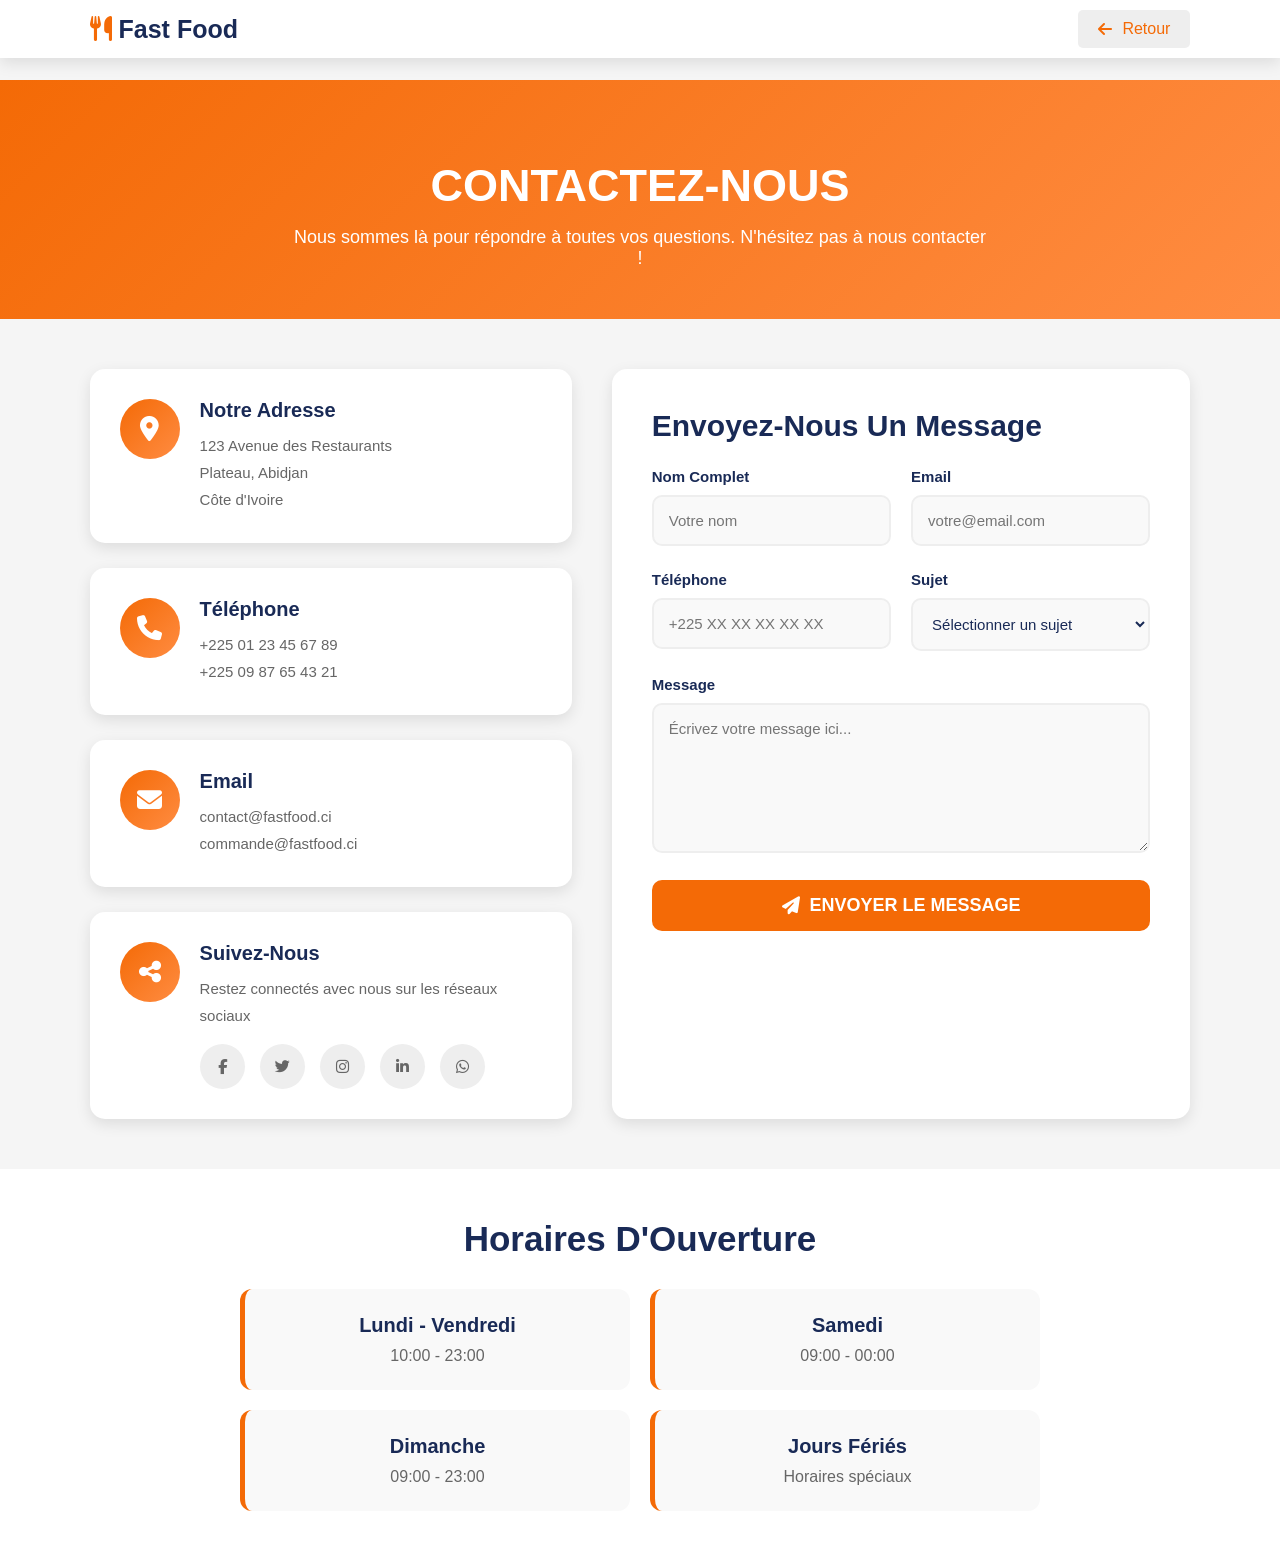
==== contact.html @ da950b3f "first commit" ====
<!DOCTYPE html>
<html lang="fr">
<head>
    <meta charset="UTF-8">
    <meta name="viewport" content="width=device-width, initial-scale=1.0">
    <title>Contact - Fast Food</title>
    <link rel="stylesheet" href="https://cdnjs.cloudflare.com/ajax/libs/font-awesome/6.5.2/css/all.min.css">
    <style>
        :root {
            --green: #f46a06;
            --black: #192a56;
            --light-color: #666;
            --box-shadow: 0 .5rem 1.5rem rgba(0,0,0,.1);
        }

        * {
            font-family: sans-serif;
            margin: 0;
            padding: 0;
            box-sizing: border-box;
            text-decoration: none;
            outline: none;
            border: none;
            text-transform: capitalize;
            transition: all .2s linear;
        }

        html {
            font-size: 62.5%;
            scroll-behavior: smooth;
        }

        body {
            background: #f5f5f5;
            padding-top: 80px;
        }

        header {
            position: fixed;
            top: 0;
            left: 0;
            right: 0;
            background: #fff;
            padding: 1rem 7%;
            display: flex;
            align-items: center;
            justify-content: space-between;
            z-index: 1000;
            box-shadow: var(--box-shadow);
        }

        header .logo {
            color: var(--black);
            font-size: 2.5rem;
            font-weight: bolder;
        }

        header .logo i {
            color: var(--green);
        }

        header .back-btn {
            color: var(--green);
            font-size: 1.6rem;
            display: flex;
            align-items: center;
            gap: 10px;
            padding: 10px 20px;
            border-radius: 5px;
            background: #eee;
        }

        header .back-btn:hover {
            background: var(--green);
            color: #fff;
        }

        .hero {
            background: linear-gradient(135deg, var(--green) 0%, #ff8c42 100%);
            padding: 8rem 7% 5rem;
            text-align: center;
            color: #fff;
        }

        .hero h1 {
            font-size: 4.5rem;
            margin-bottom: 1.5rem;
            text-transform: uppercase;
        }

        .hero p {
            font-size: 1.8rem;
            text-transform: none;
            max-width: 700px;
            margin: 0 auto;
        }

        .contact-section {
            padding: 5rem 7%;
            max-width: 1400px;
            margin: 0 auto;
        }

        .contact-container {
            display: grid;
            grid-template-columns: 1fr 1.2fr;
            gap: 4rem;
        }

        .contact-info {
            display: flex;
            flex-direction: column;
            gap: 2.5rem;
        }

        .info-card {
            background: #fff;
            padding: 3rem;
            border-radius: 15px;
            box-shadow: var(--box-shadow);
            display: flex;
            align-items: flex-start;
            gap: 2rem;
            transition: transform .3s;
        }

        .info-card:hover {
            transform: translateY(-5px);
            box-shadow: 0 1rem 2rem rgba(0,0,0,.15);
        }

        .info-card .icon {
            width: 60px;
            height: 60px;
            background: linear-gradient(135deg, var(--green), #ff8c42);
            border-radius: 50%;
            display: flex;
            align-items: center;
            justify-content: center;
            flex-shrink: 0;
        }

        .info-card .icon i {
            font-size: 2.5rem;
            color: #fff;
        }

        .info-card .details h3 {
            font-size: 2rem;
            color: var(--black);
            margin-bottom: 1rem;
        }

        .info-card .details p,
        .info-card .details a {
            font-size: 1.5rem;
            color: var(--light-color);
            text-transform: none;
            line-height: 1.8;
        }

        .info-card .details a:hover {
            color: var(--green);
        }

        .social-links {
            display: flex;
            gap: 1.5rem;
            margin-top: 1.5rem;
        }

        .social-links a {
            width: 45px;
            height: 45px;
            background: #eee;
            border-radius: 50%;
            display: flex;
            align-items: center;
            justify-content: center;
            font-size: 1.8rem;
            color: var(--black);
        }

        .social-links a:hover {
            background: var(--green);
            color: #fff;
            transform: scale(1.1);
        }

        .contact-form {
            background: #fff;
            padding: 4rem;
            border-radius: 15px;
            box-shadow: var(--box-shadow);
        }

        .contact-form h2 {
            font-size: 3rem;
            color: var(--black);
            margin-bottom: 2.5rem;
        }

        .form-group {
            margin-bottom: 2.5rem;
        }

        .form-row {
            display: grid;
            grid-template-columns: 1fr 1fr;
            gap: 2rem;
        }

        .form-group label {
            display: block;
            font-size: 1.5rem;
            color: var(--black);
            margin-bottom: 1rem;
            font-weight: 600;
        }

        .form-group input,
        .form-group textarea,
        .form-group select {
            width: 100%;
            padding: 1.5rem;
            font-size: 1.5rem;
            border: 2px solid #eee;
            border-radius: 10px;
            background: #f9f9f9;
            color: var(--black);
            text-transform: none;
        }

        .form-group input:focus,
        .form-group textarea:focus,
        .form-group select:focus {
            border-color: var(--green);
            background: #fff;
        }

        .form-group textarea {
            resize: vertical;
            min-height: 150px;
        }

        .submit-btn {
            width: 100%;
            padding: 1.5rem;
            background: var(--green);
            color: #fff;
            font-size: 1.8rem;
            font-weight: bold;
            border-radius: 10px;
            cursor: pointer;
            text-transform: uppercase;
            display: flex;
            align-items: center;
            justify-content: center;
            gap: 1rem;
        }

        .submit-btn:hover {
            background: var(--black);
            transform: translateY(-2px);
            box-shadow: 0 5px 15px rgba(0,0,0,.2);
        }

        .hours-section {
            padding: 5rem 7%;
            background: #fff;
        }

        .hours-container {
            max-width: 800px;
            margin: 0 auto;
            text-align: center;
        }

        .hours-container h2 {
            font-size: 3.5rem;
            color: var(--black);
            margin-bottom: 3rem;
        }

        .hours-grid {
            display: grid;
            grid-template-columns: repeat(2, 1fr);
            gap: 2rem;
            margin-top: 3rem;
        }

        .hours-card {
            background: #f9f9f9;
            padding: 2.5rem;
            border-radius: 12px;
            border-left: 5px solid var(--green);
        }

        .hours-card h3 {
            font-size: 2rem;
            color: var(--black);
            margin-bottom: 1rem;
        }

        .hours-card p {
            font-size: 1.6rem;
            color: var(--light-color);
            text-transform: none;
        }

        @media (max-width: 991px) {
            html {
                font-size: 55%;
            }

            .contact-container {
                grid-template-columns: 1fr;
            }

            .form-row {
                grid-template-columns: 1fr;
            }

            .hours-grid {
                grid-template-columns: 1fr;
            }
        }

        @media (max-width: 768px) {
            .hero h1 {
                font-size: 3rem;
            }

            .contact-form {
                padding: 2.5rem;
            }
        }
    </style>
</head>
<body>
    <header>
        <a href="index.html" class="logo"><i class="fas fa-utensils"></i> Fast Food</a>
        <a href="index.html" class="back-btn">
            <i class="fas fa-arrow-left"></i>
            <span>Retour</span>
        </a>
    </header>

    <section class="hero">
        <h1>Contactez-Nous</h1>
        <p>Nous sommes là pour répondre à toutes vos questions. N'hésitez pas à nous contacter !</p>
    </section>

    <section class="contact-section">
        <div class="contact-container">
            <div class="contact-info">
                <div class="info-card">
                    <div class="icon">
                        <i class="fas fa-map-marker-alt"></i>
                    </div>
                    <div class="details">
                        <h3>Notre Adresse</h3>
                        <p>123 Avenue des Restaurants<br>Plateau, Abidjan<br>Côte d'Ivoire</p>
                    </div>
                </div>

                <div class="info-card">
                    <div class="icon">
                        <i class="fas fa-phone"></i>
                    </div>
                    <div class="details">
                        <h3>Téléphone</h3>
                        <p><a href="tel:+2250123456789">+225 01 23 45 67 89</a></p>
                        <p><a href="tel:+2250987654321">+225 09 87 65 43 21</a></p>
                    </div>
                </div>

                <div class="info-card">
                    <div class="icon">
                        <i class="fas fa-envelope"></i>
                    </div>
                    <div class="details">
                        <h3>Email</h3>
                        <p><a href="mailto:contact@fastfood.ci">contact@fastfood.ci</a></p>
                        <p><a href="mailto:commande@fastfood.ci">commande@fastfood.ci</a></p>
                    </div>
                </div>

                <div class="info-card">
                    <div class="icon">
                        <i class="fas fa-share-alt"></i>
                    </div>
                    <div class="details">
                        <h3>Suivez-Nous</h3>
                        <p>Restez connectés avec nous sur les réseaux sociaux</p>
                        <div class="social-links">
                            <a href="#"><i class="fab fa-facebook-f"></i></a>
                            <a href="#"><i class="fab fa-twitter"></i></a>
                            <a href="#"><i class="fab fa-instagram"></i></a>
                            <a href="#"><i class="fab fa-linkedin-in"></i></a>
                            <a href="#"><i class="fab fa-whatsapp"></i></a>
                        </div>
                    </div>
                </div>
            </div>

            <div class="contact-form">
                <h2>Envoyez-nous un message</h2>
                <form id="contactForm">
                    <div class="form-row">
                        <div class="form-group">
                            <label for="nom">Nom complet</label>
                            <input type="text" id="nom" name="nom" required placeholder="Votre nom">
                        </div>
                        <div class="form-group">
                            <label for="email">Email</label>
                            <input type="email" id="email" name="email" required placeholder="votre@email.com">
                        </div>
                    </div>

                    <div class="form-row">
                        <div class="form-group">
                            <label for="telephone">Téléphone</label>
                            <input type="tel" id="telephone" name="telephone" required placeholder="+225 XX XX XX XX XX">
                        </div>
                        <div class="form-group">
                            <label for="sujet">Sujet</label>
                            <select id="sujet" name="sujet" required>
                                <option value="">Sélectionner un sujet</option>
                                <option value="commande">Commande</option>
                                <option value="reservation">Réservation</option>
                                <option value="reclamation">Réclamation</option>
                                <option value="suggestion">Suggestion</option>
                                <option value="autre">Autre</option>
                            </select>
                        </div>
                    </div>

                    <div class="form-group">
                        <label for="message">Message</label>
                        <textarea id="message" name="message" required placeholder="Écrivez votre message ici..."></textarea>
                    </div>

                    <button type="submit" class="submit-btn">
                        <i class="fas fa-paper-plane"></i>
                        Envoyer le message
                    </button>
                </form>
            </div>
        </div>
    </section>

    <section class="hours-section">
        <div class="hours-container">
            <h2>Horaires d'Ouverture</h2>
            <div class="hours-grid">
                <div class="hours-card">
                    <h3>Lundi - Vendredi</h3>
                    <p>10:00 - 23:00</p>
                </div>
                <div class="hours-card">
                    <h3>Samedi</h3>
                    <p>09:00 - 00:00</p>
                </div>
                <div class="hours-card">
                    <h3>Dimanche</h3>
                    <p>09:00 - 23:00</p>
                </div>
                <div class="hours-card">
                    <h3>Jours Fériés</h3>
                    <p>Horaires spéciaux</p>
                </div>
            </div>
        </div>
    </section>

    <script>
        document.getElementById('contactForm').addEventListener('submit', function(e) {
            e.preventDefault();
            
            const nom = document.getElementById('nom').value;
            const email = document.getElementById('email').value;
            const telephone = document.getElementById('telephone').value;
            const sujet = document.getElementById('sujet').value;
            const message = document.getElementById('message').value;

            if (nom && email && telephone && sujet && message) {
                alert('✅ Merci ' + nom + ' ! Votre message a été envoyé avec succès. Nous vous répondrons dans les plus brefs délais.');
                this.reset();
            }
        });
    </script>
</body>
</html>
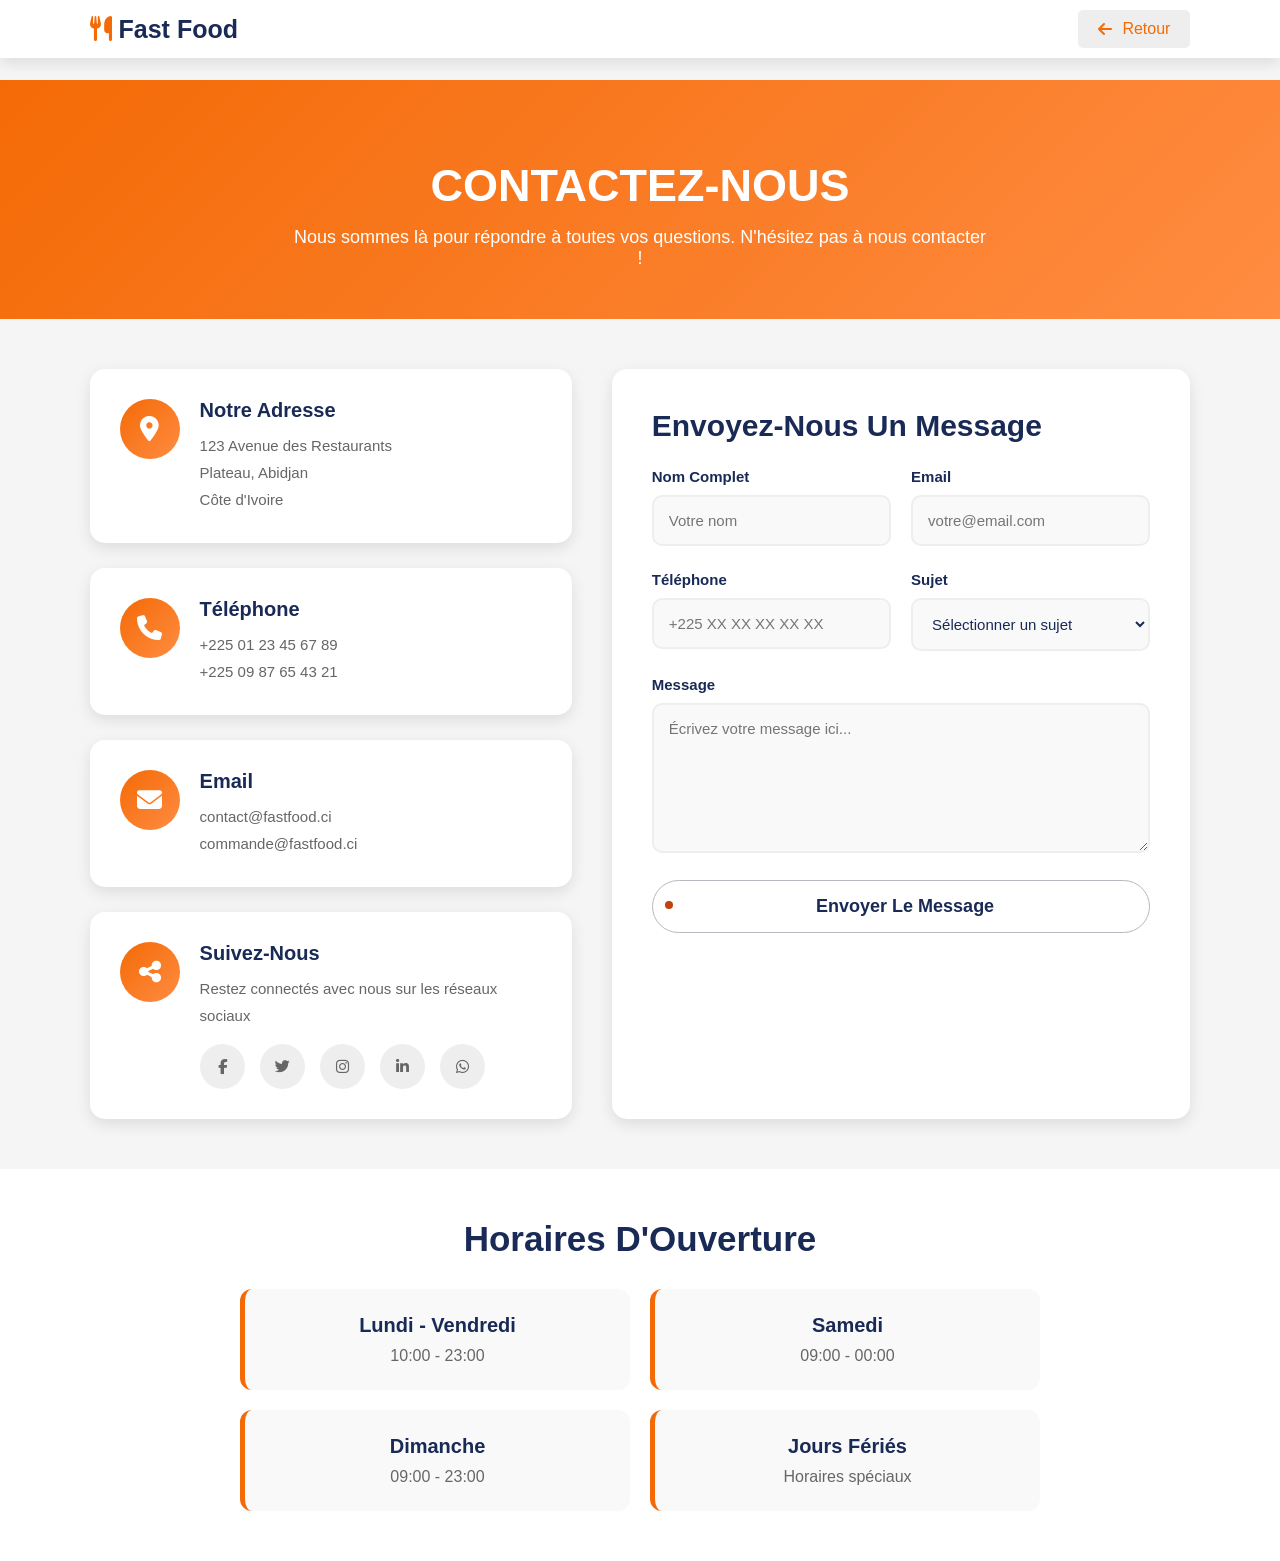
==== commit 76ab817a: "mise à jours" ====
--- a/contact.html
+++ b/contact.html
@@ -5,6 +5,7 @@
     <meta name="viewport" content="width=device-width, initial-scale=1.0">
     <title>Contact - Fast Food</title>
     <link rel="stylesheet" href="https://cdnjs.cloudflare.com/ajax/libs/font-awesome/6.5.2/css/all.min.css">
+    <link rel="stylesheet" href="interactive-hover-button.css">
     <style>
         :root {
             --green: #f46a06;
@@ -243,27 +244,7 @@
             min-height: 150px;
         }
 
-        .submit-btn {
-            width: 100%;
-            padding: 1.5rem;
-            background: var(--green);
-            color: #fff;
-            font-size: 1.8rem;
-            font-weight: bold;
-            border-radius: 10px;
-            cursor: pointer;
-            text-transform: uppercase;
-            display: flex;
-            align-items: center;
-            justify-content: center;
-            gap: 1rem;
-        }
-
-        .submit-btn:hover {
-            background: var(--black);
-            transform: translateY(-2px);
-            box-shadow: 0 5px 15px rgba(0,0,0,.2);
-        }
+
 
         .hours-section {
             padding: 5rem 7%;
@@ -441,10 +422,7 @@
                         <textarea id="message" name="message" required placeholder="Écrivez votre message ici..."></textarea>
                     </div>
 
-                    <button type="submit" class="submit-btn">
-                        <i class="fas fa-paper-plane"></i>
-                        Envoyer le message
-                    </button>
+                    <button type="submit" class="ihb ihb--block ihb--lg"><span class="ihb__label">Envoyer le message</span><span class="ihb__over" aria-hidden="true"><span>Envoyer le message</span><svg class="ihb__arrow" viewBox="0 0 24 24" fill="none" stroke="currentColor" stroke-width="2" stroke-linecap="round" stroke-linejoin="round" focusable="false"><path d="M5 12h14"/><path d="m12 5 7 7-7 7"/></svg></span><span class="ihb__dot" aria-hidden="true"></span></button>
                 </form>
             </div>
         </div>
--- a/interactive-hover-button.css
+++ b/interactive-hover-button.css
@@ -0,0 +1,81 @@
+/* ==================== BOUTON "INTERACTIVE HOVER" ====================
+   Reproduction en CSS pur du composant InteractiveHoverButton :
+   au survol, le point orange grandit et remplit le bouton, le texte glisse
+   vers la droite et un second texte avec une flèche arrive par la gauche.
+   Utilisation :
+   <a class="ihb"> ou <button class="ihb">
+     <span class="ihb__label">Texte</span>
+     <span class="ihb__over" aria-hidden="true"><span>Texte</span> (flèche SVG)</span>
+     <span class="ihb__dot" aria-hidden="true"></span>
+   </a>
+   Variantes : .ihb--block (pleine largeur), .ihb--lg (plus grand), .ihb--mt (marge haute). */
+
+.ihb{
+    --ihb-primary:#c2410c;          /* contraste 5,2:1 avec le texte blanc */
+    --ihb-fg:var(--black,#192a56);
+    --ihb-bg:#fff;
+    --ihb-border:#b8b8c0;
+    position:relative;
+    display:inline-block;
+    min-width:12.8rem;
+    padding:.8rem 2.4rem;
+    overflow:hidden;
+    border:1px solid var(--ihb-border);
+    border-radius:9999px;
+    background:var(--ihb-bg);
+    color:var(--ihb-fg);
+    font-family:inherit;
+    font-size:1.6rem;
+    font-weight:600;
+    line-height:1.5;
+    text-align:center;
+    text-transform:none;
+    letter-spacing:0;
+    white-space:nowrap;
+    cursor:pointer;
+    user-select:none;
+    -webkit-tap-highlight-color:transparent;
+}
+.ihb:focus-visible{outline:3px solid var(--ihb-primary);outline-offset:3px}
+
+.ihb .ihb__label{
+    display:inline-block;
+    transform:translateX(.4rem);
+    transition:transform .3s ease,opacity .3s ease;
+}
+.ihb .ihb__over{
+    position:absolute;top:0;left:0;z-index:10;
+    display:flex;align-items:center;justify-content:center;gap:.8rem;
+    width:100%;height:100%;
+    color:#fff;opacity:0;
+    transform:translateX(4.8rem);
+    transition:transform .3s ease,opacity .3s ease;
+}
+.ihb .ihb__arrow{flex:none;width:2rem;height:2rem}
+.ihb .ihb__dot{
+    position:absolute;left:1.2rem;top:40%;
+    width:.8rem;height:.8rem;
+    border-radius:.8rem;
+    background:var(--ihb-primary);
+    transform:scale(1);
+    transition:left .3s ease,top .3s ease,width .3s ease,height .3s ease,transform .3s ease;
+}
+
+/* Survol et focus clavier */
+.ihb:is(:hover,:focus-visible):not(:disabled) .ihb__label{transform:translateX(4.8rem);opacity:0}
+.ihb:is(:hover,:focus-visible):not(:disabled) .ihb__over{transform:translateX(-.4rem);opacity:1}
+.ihb:is(:hover,:focus-visible):not(:disabled) .ihb__dot{left:0;top:0;width:100%;height:100%;transform:scale(1.8)}
+
+/* États */
+.ihb:active:not(:disabled){transform:translateY(1px)}
+.ihb:disabled{cursor:default;opacity:.7}
+.ihb[aria-pressed="true"]{border-color:var(--ihb-primary);color:var(--ihb-primary)}
+
+/* Variantes */
+.ihb--block{display:block;width:100%}
+.ihb--lg{padding:1.2rem 2.4rem;font-size:1.8rem}
+.ihb--mt{margin-top:1rem}
+
+@media (prefers-reduced-motion:reduce){
+    .ihb .ihb__label,.ihb .ihb__over,.ihb .ihb__dot{transition:none}
+}
